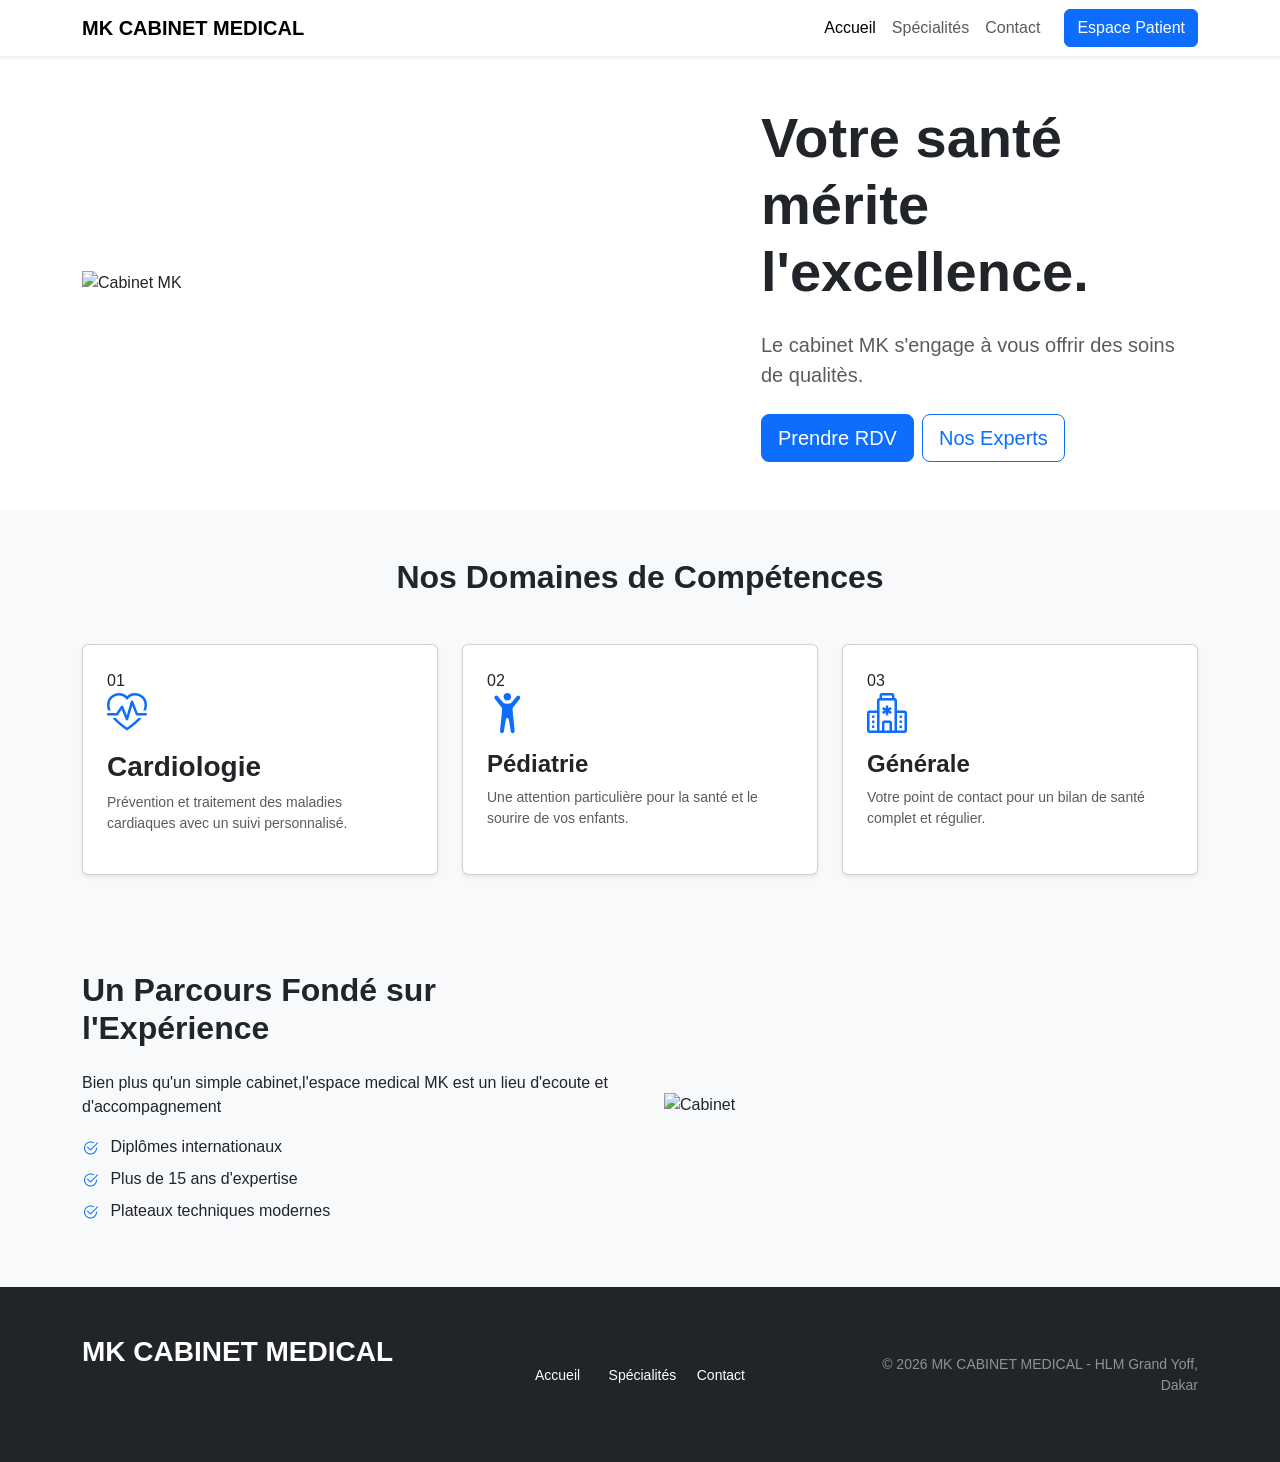
==== index.html @ 5f5a0d70 "Add files via upload" ====
<!DOCTYPE html>
<html lang="fr">
<head>
    <meta charset="UTF-8">
    <meta name="viewport" content="width=device-width, initial-scale=1.0">
    <title>MK CABINET MEDICAL | Accueil</title>
    <link href="https://cdn.jsdelivr.net/npm/bootstrap@5.3.3/dist/css/bootstrap.min.css" rel="stylesheet">
    <link rel="stylesheet" href="style.css">
    <link rel="stylesheet" href="https://cdn.jsdelivr.net/npm/bootstrap-icons@1.11.3/font/bootstrap-icons.css">
</head>
<body>

    <nav class="navbar navbar-expand-lg bg-white shadow-sm sticky-top">
        <div class="container">
            <a class="navbar-brand fw-bold" href="index.html">MK CABINET MEDICAL</a>
            <button class="navbar-toggler" type="button" data-bs-toggle="collapse" data-bs-target="#navbarNav">
                <span class="navbar-toggler-icon"></span>
            </button>
            <div class="collapse navbar-collapse" id="navbarNav">
                <ul class="navbar-nav ms-auto align-items-center">
                    <li><a class="nav-link active" href="index.html">Accueil</a></li>
                    <li><a class="nav-link" href="specialites.html">Spécialités</a></li>
                    <li><a class="nav-link" href="contact.html">Contact</a></li>
                    <li class="ms-lg-3"><a class="btn btn-primary" href="login.html">Espace Patient</a></li>
                </ul>
            </div>
        </div>
    </nav>

    <header class="py-5 bg-white">
        <div class="container">
            <div class="row align-items-center g-5">
                <div class="col-lg-7">
                    <div class="cadre-photo-rect">
                        <img src="image/logo-mk-cabinet.jpeg" alt="Cabinet MK" class="img-fluid w-100" style="height: 450px; object-fit: cover;">
                    </div>
                </div>
                <div class="col-lg-5">
                    <h1 class="display-4 fw-bold">Votre santé mérite l'excellence.</h1>
                    <p class="lead text-muted my-4">Le cabinet MK s'engage à vous offrir des soins de qualitès.</p>
                    <div class="d-flex gap-2">
                        <a href="contact.html" class="btn btn-primary btn-lg">Prendre RDV</a>
                        <a href="specialites.html" class="btn btn-outline-primary btn-lg">Nos Experts</a>
                    </div>
                </div>
            </div>
        </div>
    </header>

    <section class="py-5 bg-light">
        <div class="container">
            <div class="text-center mb-5">
                <h2 class="fw-bold">Nos Domaines de Compétences</h2>
            </div>
            <div class="row g-4">
                <div class="col-md-4">
                    <div class="card card-pole shadow-sm p-4 h-100">
                        <span class="pole-number">01</span>
                        <i class="bi bi-heart-pulse text-primary fs-1 mb-3"></i>
                        <h3 class="fw-bold">Cardiologie</h3>
                        <p class="small text-muted">Prévention et traitement des maladies cardiaques avec un suivi personnalisé.</p>
                    </div>
                </div>
                <div class="col-md-4">
                    <div class="card card-pole shadow-sm p-4 h-100">
                        <span class="pole-number">02</span>
                        <i class="bi bi-person-arms-up text-primary fs-1 mb-3"></i>
                        <h4 class="fw-bold">Pédiatrie</h4>
                        <p class="small text-muted">Une attention particulière pour la santé et le sourire de vos enfants.</p>
                    </div>
                </div>
                <div class="col-md-4">
                    <div class="card card-pole shadow-sm p-4 h-100">
                        <span class="pole-number">03</span>
                        <i class="bi bi-hospital text-primary fs-1 mb-3"></i>
                        <h4 class="fw-bold">Générale</h4>
                        <p class="small text-muted">Votre point de contact pour un bilan de santé complet et régulier.</p>
                    </div>
                </div>
            </div>
        </div>
    </section>

    <section class="py-5">
        <div class="container">
            <div class="row align-items-center g-5">
                <div class="col-lg-6">
                    <h2 class="fw-bold mb-4">Un Parcours Fondé sur l'Expérience</h2>
                    <p>Bien plus qu'un simple cabinet,l'espace medical MK est un lieu d'ecoute et d'accompagnement</p>
                    <ul class="list-unstyled mt-3">
                        <li class="mb-2"><i class="bi bi-check2-circle text-primary me-2"></i> Diplômes internationaux</li>
                        <li class="mb-2"><i class="bi bi-check2-circle text-primary me-2"></i> Plus de 15 ans d'expertise</li>
                        <li><i class="bi bi-check2-circle text-primary me-2"></i> Plateaux techniques modernes</li>
                    </ul>
                </div>
                <div class="col-lg-6">
                    <div class="cadre-photo-rect">
                        <img src="image/cabinet.png" alt="Cabinet" class="img-fluid" style="height: 350px; width: 100%; object-fit: cover;">
                    </div>
                </div>
            </div>
        </div>
    </section>

    <footer class="bg-dark text-white py-5">
        <div class="container">
            <div class="row align-items-center">
                <div class="col-md-4 text-center text-md-start mb-4 mb-md-0">
                    <h3 class="fw-bold">MK CABINET MEDICAL</h3>
                    <p class="small text-muted">L'excellence au service de votre santé.</p>
                </div>
                <div class="col-md-4 text-center mb-4 mb-md-0">
                    <ul class="list-inline mb-0">
                        <li class="list-inline-item"><a href="index.html" class="text-white text-decoration-none small">Accueil</a></li>
                        <li class="list-inline-item mx-3"><a href="specialites.html" class="text-white text-decoration-none small">Spécialités</a></li>
                        <li class="list-inline-item"><a href="contact.html" class="text-white text-decoration-none small">Contact</a></li>
                    </ul>
                </div>
                <div class="col-md-4 text-center text-md-end">
                    <p class="small mb-0 opacity-50">&copy; 2026 MK CABINET MEDICAL - HLM Grand Yoff, Dakar</p>
                </div>
            </div>
        </div>
    </footer>
    <script src="https://cdn.jsdelivr.net/npm/bootstrap@5.3.3/dist/js/bootstrap.bundle.min.js"></script>
</body>
</html>
---- style.css ----
body {
    font-family: 'Segoe UI', Roboto, Helvetica, Arial, sans-serif;
    background-color: #f8f9fa;
    color: #212529;
}


   2. CORRECTION DES IMAGES (Anti-mosaïque & Alignement)
   ============================================================ */


.img-zoom-container {
    height: 280px;           
    overflow: hidden;        
    width: 100%;
    background-color: #eee;  
}


.img-card-fixed {
    width: 100%;
    height: 100%;
    object-fit: cover;       
    object-position: top;    
    display: block;
    transition: transform 0.5s ease; 
}

.specialite-card {
    transition: transform 0.3s ease, box-shadow 0.3s ease;
    border-radius: 15px;      
    overflow: hidden;         
}


.specialite-card:hover {
    transform: translateY(-8px);
    box-shadow: 0 12px 24px rgba(0,0,0,0.15) !important;
}


.specialite-card:hover .img-card-fixed {
    transform: scale(1.08);
}


   
.btn-sm {
    font-weight: 600;
    letter-spacing: 0.5px;
}

.badge {
    padding: 8px 12px;
    font-weight: 500;
}

.bi {
    vertical-align: middle;
    line-height: 1;
}


a, button {
    transition: all 0.2s ease-in-out;
}
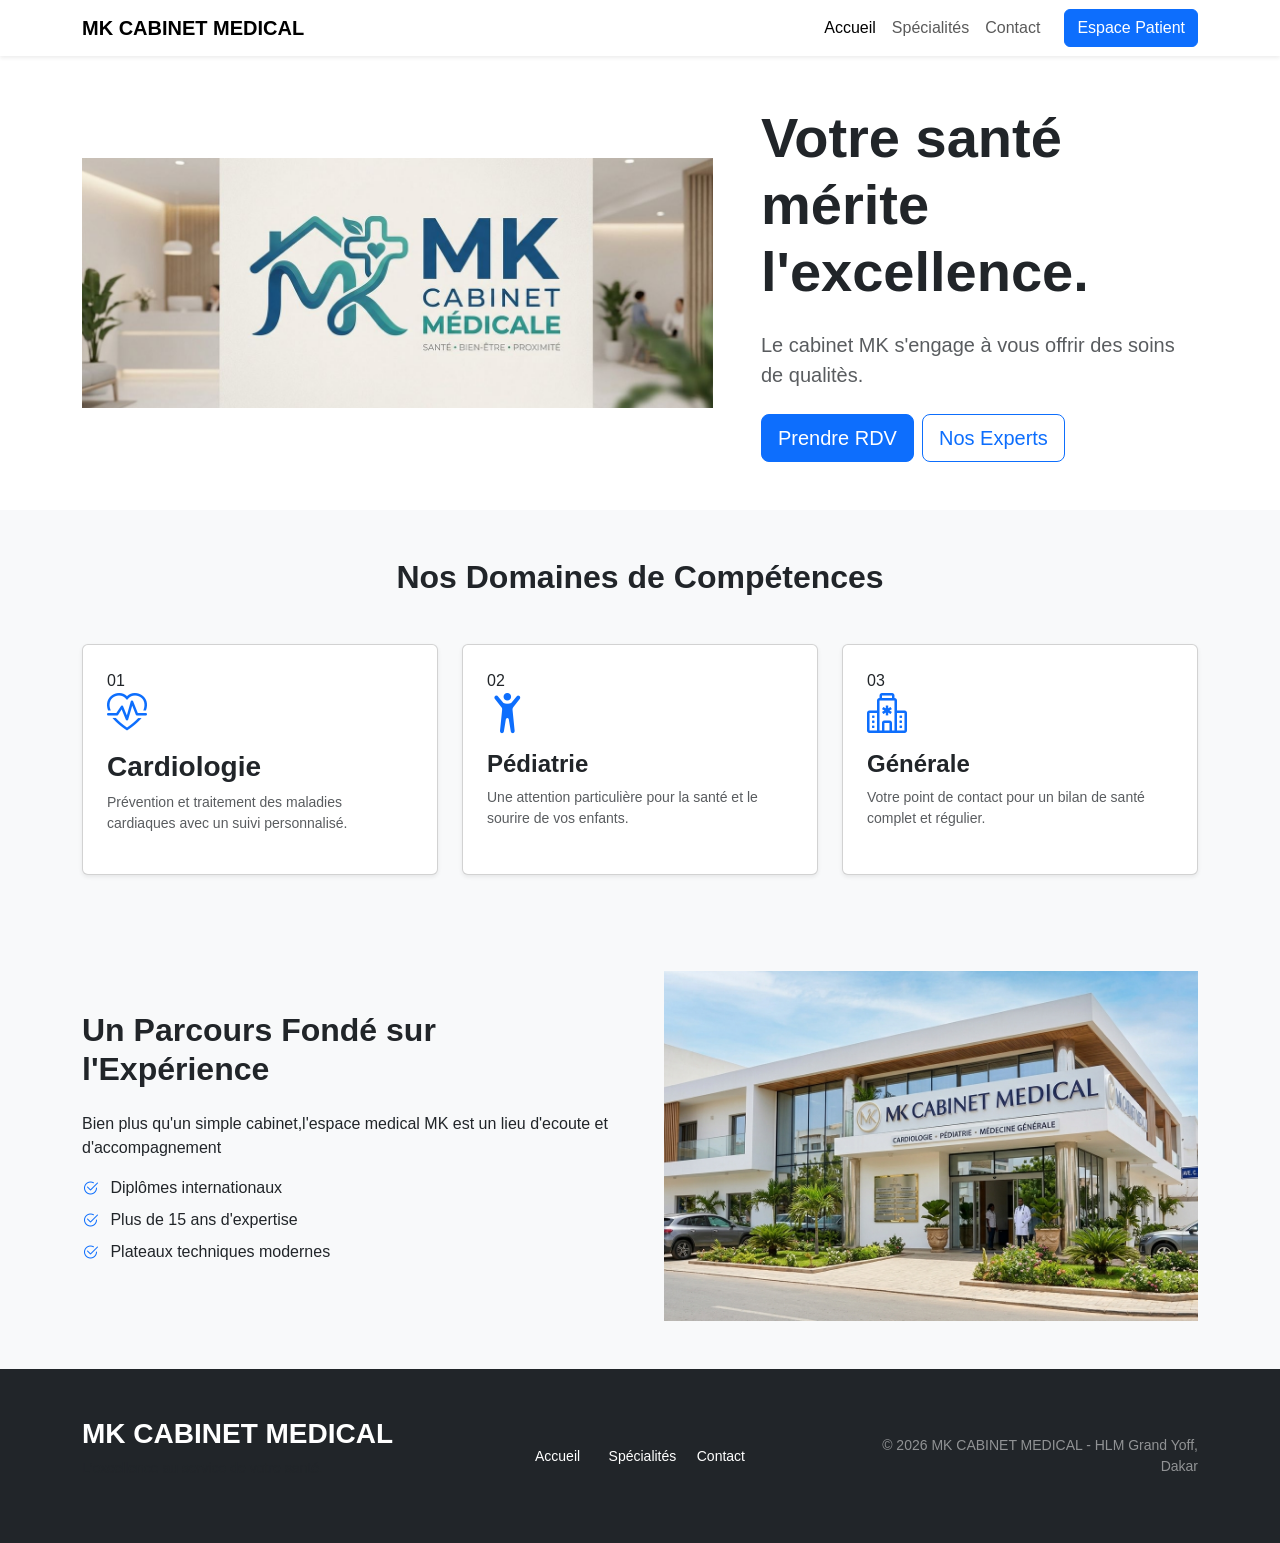
==== commit 26731b74: "Add files via upload" ====
--- a/index.html
+++ b/index.html
@@ -32,7 +32,7 @@
             <div class="row align-items-center g-5">
                 <div class="col-lg-7">
                     <div class="cadre-photo-rect">
-                        <img src="image/logo-mk-cabinet.jpeg" alt="Cabinet MK" class="img-fluid w-100" style="height: 450px; object-fit: cover;">
+                        <img src="image/logo-mk-cabinet.jpeg" alt="Cabinet MK" class="img-fluid w-100" style="height: 250px; object-fit: cover;">
                     </div>
                 </div>
                 <div class="col-lg-5">
